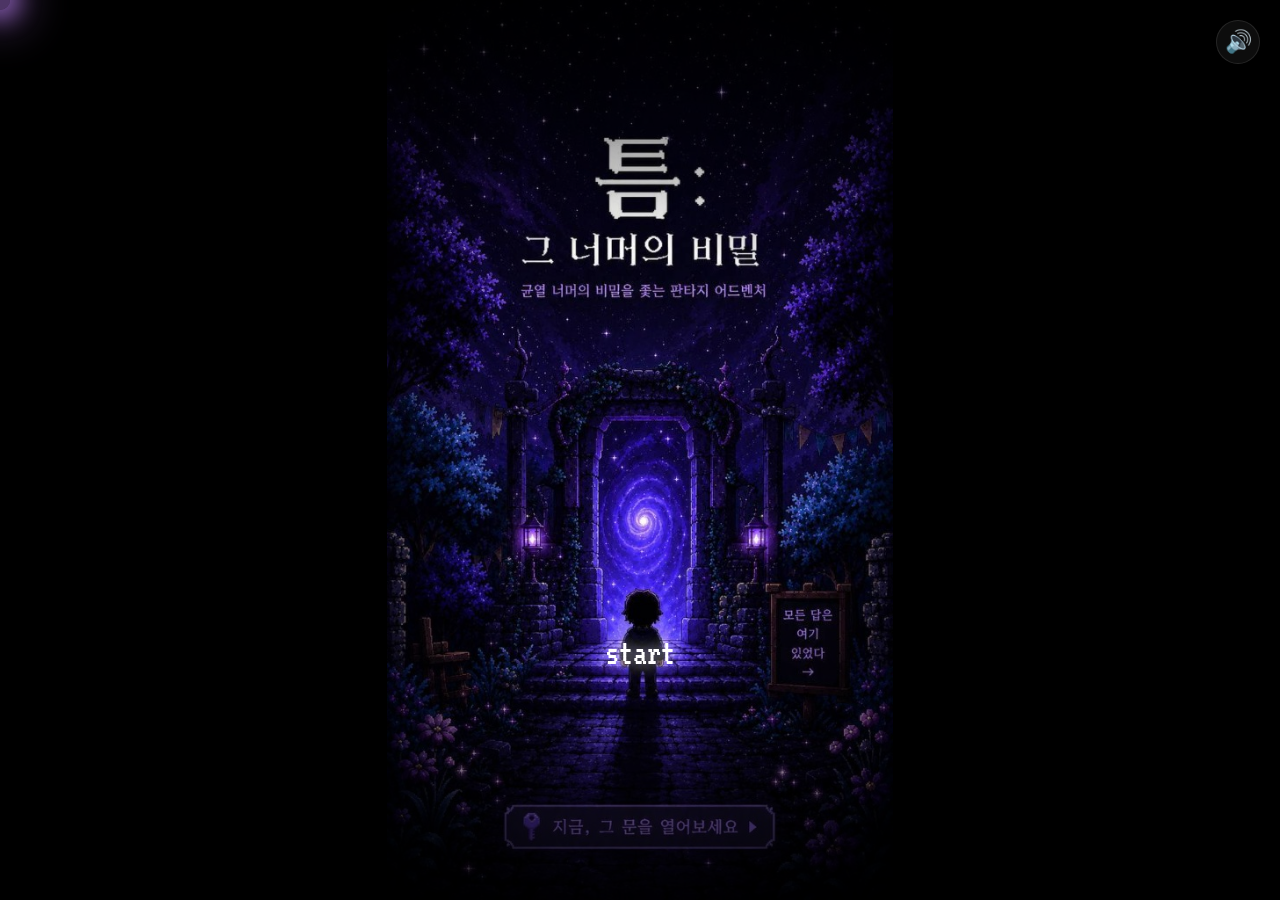
==== index.html @ 6e6eaeb3 "Fix mobile newline for chapter English subtitles and restore chapter 2 and 3 visibility" ====
<!DOCTYPE html>
<html lang="ko">
<head>
  <meta charset="UTF-8">
  <meta name="viewport" content="width=device-width, initial-scale=1.0">
  <title>내면의 틈을 찾아가는 에니어그램 | Enneagram Teum Test</title>
  <!-- Google Fonts for premium retro-fantasy & emotional feel -->
  <link rel="preconnect" href="https://fonts.googleapis.com">
  <link rel="preconnect" href="https://fonts.gstatic.com" crossorigin>
  <link href="https://fonts.googleapis.com/css2?family=Cinzel+Decorative:wght@700&family=Noto+Sans+KR:wght@300;400;500;700&family=Dancing+Script:wght@700&family=Nanum+Pen+Script&family=VT323&display=swap" rel="stylesheet">
  <link href="https://cdn.jsdelivr.net/gh/neodgm/neodgm-webfont@latest/neodgm/style.css?v=20260905_ch_fix" rel="stylesheet">
  <link rel="stylesheet" href="style.css?v=20260905_ch_fix">
  <style>
    @font-face {
      font-family: 'KMU80SungkokSerif';
      src: url('assets/KMU80SungkokSerif.woff2') format('woff2'),
           url('https://cdn.jsdelivr.net/gh/Project-Noonnu/2607101542@kmu80sungkokserif/kmu80sungkokserif/KMU80SungkokSerif.woff2') format('woff2');
      font-weight: normal;
      font-style: normal;
      font-display: swap;
    }
    .pixel-font { font-family: 'NeoDunggeunmo', 'VT323', monospace; }
    .quote-font { font-family: 'KMU80SungkokSerif', 'Noto Serif KR', serif !important; }
    .dots-anim::after { content: ''; animation: animDots 1.5s infinite steps(4, end); }
    @keyframes animDots { 0% { content: ''; } 25% { content: '.'; } 50% { content: '..'; } 75% { content: '...'; } 100% { content: ''; } }
  </style>
</head>
<body>
  <!-- Ambient Dark Gradient Background Layers -->
  <div class="bg-layer"></div>
  <div class="particles" id="particles"></div>

  <!-- Ambient Audio Indicator -->
  <div class="audio-control" id="audioControl" title="효과음 켜기/끄기">
    <span class="audio-icon">🔊</span>
  </div>

  <!-- Glowing Cursor -->
  <div id="glow-cursor"></div>

  <!-- Main Application Container -->
  <div class="app-container">
    
    <!-- -1. Intro Screen -->
    <div id="screen-intro" class="screen active" style="background-color: #000; position: fixed; top: 0; left: 0; width: 100vw; height: 100vh; display: flex; flex-direction: column; align-items: center; justify-content: center; cursor: pointer; z-index: 100;">
      <div style="position: relative; display: flex; justify-content: center; align-items: center; width: 100%; height: 100%;">
        <img id="intro-poster" src="assets/poster.jpg" style="max-width: 100%; max-height: 100vh; object-fit: contain; mask-image: radial-gradient(circle at center, black 40%, transparent 100%); -webkit-mask-image: radial-gradient(circle at center, black 40%, transparent 100%);" alt="틈: 그 너머의 비밀" />
        <div id="intro-text" class="pixel-font" style="position: absolute; color: white; font-size: 36px; text-shadow: 0 0 15px rgba(255, 255, 255, 0.9); animation: blink 2s infinite; margin-top: 45vh;">start</div>
      </div>
    </div>

    <!-- 0. Story Sequence Screen -->
    <div id="screen-story" class="screen">
      <div class="dialog-wrapper" style="margin-top: -5vh; position: relative; z-index: 10;">
        <div class="system-box" id="story-system-box">
          <div class="system-tag">[여정의 시작]</div>
          <div class="system-text" id="story-system-text"></div>
          <div class="next-indicator" id="story-next-indicator">▶ 계속하려면 터치</div>
        </div>
      </div>
    </div>

    <!-- 0.5. Loading Screen -->
    <div id="screen-loading" class="screen">
      <div class="loading-container" style="display: flex; flex-direction: column; align-items: center; justify-content: center; height: 100vh;">
        <div id="loading-text" class="pixel-font" style="font-size: 26px; color: var(--theme-color); letter-spacing: 2px;">접속중<span class="dots-anim"></span></div>
      </div>
    </div>

    <!-- 1. Custom Beta Tester Form Screen -->
    <div id="screen-form" class="screen">
      <div class="card form-card">
        <h3 class="form-title">📝 내 안의 틈은?</h3>
        <p class="form-desc">내면의 틈을 들여다보기 위해<br>방랑자님의 정보를 기록부에 등록해주세요.</p>
        
        <div class="form-group">
          <label>1. 이름 <span class="required">*</span></label>
          <input type="text" id="beta-name" placeholder="예시) 홍길동" autocomplete="off">
        </div>
        <div class="form-group">
          <label>2. 생년월일 및 성별 <span class="required">*</span></label>
          <input type="text" id="beta-age" placeholder="예: 2000.01.01 / 여성" autocomplete="off">
        </div>
        <div class="form-group">
          <label>3. 직업 (학생, 직장인 등) <span class="required">*</span></label>
          <input type="text" id="beta-job" placeholder="예시) 00대학생" autocomplete="off">
        </div>
        <div class="form-group">
          <label>4. 전화번호 <span class="required">*</span><br><span class="label-hint">(추후 영혼의 유형에 어울리는 나만의 굿즈 이벤트에 사용됩니다.)</span></label>
          <input type="text" id="beta-contact" placeholder="예: 010-1234-5678" autocomplete="off">
        </div>
        <div class="form-group checkbox-group">
          <input type="checkbox" id="beta-agree">
          <label for="beta-agree">개인정보 수집 및 내면 관찰 정보 이용에 동의합니다. <span class="required">*</span></label>
        </div>
        
        <button class="btn btn-disabled" id="btn-start-quiz" disabled>내면의 틈 들여다보기</button>
      </div>
    </div>

    <!-- 1.5. Chapter Transition Screen -->
    <div id="screen-chapter" class="screen">
      <div class="scroll-container" id="chapter-scroll">
        <div class="scroll-content">
          <h2 id="chapter-title" class="chapter-title-text">Chapter 1</h2>
          <p id="chapter-desc" class="chapter-desc-text"></p>
          <div class="next-indicator chapter-next-text">▼ 이야기를 클릭하여 들어가기</div>
        </div>
      </div>
    </div>

    <!-- 2. Quiz Screen -->
    <div id="screen-quiz" class="screen">
      <!-- Visual Progress Bar with dot character walking -->
      <div class="quiz-progress-container">
        <div class="progress-label">내 틈으로 들어가는 중... <span id="progress-text">1 / 22</span></div>
        <div class="progress-bar-outer">
          <div class="progress-bar-inner" id="progress-bar"></div>
          <div class="progress-character" id="progress-character">🚶</div>
        </div>
      </div>

      <!-- Bonfire dialog box (retro typing style intro message for each page) -->
      <div class="dialog-wrapper">
        <div class="system-box" id="quiz-system-box">
          <div class="system-tag">[모닥불]</div>
          <div class="system-text" id="quiz-system-text">자신의 솔직한 모습을 비춰봐. 어떤 대답이 네 마음에 가까운지 말해줘.</div>
          <div class="next-indicator" id="dialog-next-indicator">▼ 이야기를 클릭하여 검사 시작</div>
        </div>
      </div>

      <!-- Dynamic Quiz Question Card (displays 5 questions per page) -->
      <div class="card quiz-card" id="quiz-card" style="display: none;">
        <div id="questions-container">
          <!-- 5 Questions will be injected here dynamically -->
        </div>

        <div class="actions">
          <button class="btn btn-disabled" id="btn-next-page" disabled>더 깊이 들어가기</button>
        </div>
      </div>
    </div>

    <!-- 3. Result Screen -->
    <div id="screen-result" class="screen">
      <div class="card result-card">
        
        <!-- 1. 맨 위 에니어 캐릭터 사진 (파란색 박스 - 글씨 제외된 깨끗한 일러스트) -->
        <div class="result-top-photo">
          <img id="result-top-image" src="" alt="캐릭터 일러스트" class="top-char-art">
        </div>

        <!-- 2. 에니어 유형 이름 & 3. 한 줄 설명 -->
        <div class="result-header">
          <h1 class="result-npc-name pixel-font" id="result-npc-name">시간을 멈춘 시계공</h1>
          <p class="result-tagline pixel-font" id="result-tagline">멈춘 시계를 고치며 흐트러진 시간을 바로잡는 시계공입니다.</p>
        </div>

        <!-- 3. 에니어 유형별 대표 메세지 -->
        <div class="result-quote-box">
          <p class="quote-text quote-font" id="result-message">"고쳐야 할 시간이 아직 남아 있어. 멈춘 바늘도, 틀어진 마음도 제자리를 찾아야 하니까."</p>
        </div>

        <!-- 4. 각 에니어 유형에 대한 서사 & 특징 -->
        <div class="result-narrative-container">
          <h3 class="narrative-subtitle pixel-font" id="result-rift-title">잃어버린 틈: ‘괜찮지 않아도 되는 순간’</h3>
          <div class="narrative-body pixel-font" id="result-narrative-body">
            <!-- Dynamic narrative paragraphs -->
          </div>

          <!-- 특징 (Characteristics Box) -->
          <div class="features-box pixel-font">
            <h4 class="features-title">✦ 캐릭터 주요 특징</h4>
            <div id="result-features-content">
              <!-- Dynamic features -->
            </div>
          </div>
        </div>

        <!-- 5. 전신 사진 삼면도 (핑크색 박스 선딴 정면, 측면, 후면) & 대표 아이템 -->
        <div class="result-sheet-container">
          <h3 class="sheet-title pixel-font">✦ 캐릭터 삼면도 ✦</h3>
          
          <!-- 삼면도 3종 (정면, 측면, 후면 - 글씨 제외 순수 이미지) -->
          <div class="turnaround-grid">
            <div class="turnaround-box">
              <div class="turnaround-img-wrap">
                <img id="turnaround-front-img" src="" alt="정면">
              </div>
            </div>
            <div class="turnaround-box">
              <div class="turnaround-img-wrap">
                <img id="turnaround-side-img" src="" alt="측면">
              </div>
            </div>
            <div class="turnaround-box">
              <div class="turnaround-img-wrap">
                <img id="turnaround-back-img" src="" alt="후면">
              </div>
            </div>
          </div>

          <!-- 삼면도 밑 대표 아이템 (선딴 대표 아이템) -->
          <div class="items-cutout-section" style="margin-top: 24px;">
            <h4 class="items-cutout-title pixel-font">✦ 대표 아이템 ✦</h4>
            <div class="items-cutout-grid" id="items-cutout-container">
              <!-- Dynamically populated item items with captions -->
            </div>
          </div>
        </div>

        <!-- 6. 4가지 작은 블록 (2행 2열) -->
        <div class="result-grid-container">
          <div class="result-grid-item">
            <div class="grid-item-label pixel-font">🌿 추천 치유 아이템</div>
            <div class="grid-item-value pixel-font" id="grid-item-healing">고장 난 회중시계</div>
          </div>
          <div class="result-grid-item">
            <div class="grid-item-label pixel-font">🎨 대표 색깔</div>
            <div class="grid-item-value pixel-font" id="grid-item-color">
              <span id="color-dot" class="color-dot"></span> <span id="color-name">빈티지 브라운</span>
            </div>
          </div>
          <div class="result-grid-item match-good">
            <div class="grid-item-label pixel-font">✨ 환상의 조합</div>
            <div class="grid-item-value pixel-font" id="grid-item-good">웃지 않는 광대</div>
          </div>
          <div class="result-grid-item match-bad">
            <div class="grid-item-label pixel-font">⚡ 환장의 조합</div>
            <div class="grid-item-value pixel-font" id="grid-item-bad">거울 수집가</div>
          </div>
        </div>

        <div class="result-footer" style="margin-top: 32px; display: flex; flex-direction: column; gap: 12px;">
          <button class="btn btn-primary submit-btn pixel-font" id="btn-submit" style="width: 100%; font-size: 19px; padding: 16px;">제출하기</button>
          <button class="btn btn-secondary pixel-font" id="btn-restart" style="width: 100%; background: rgba(255,255,255,0.06); border: 1px solid rgba(255,255,255,0.15); color: #ccc; font-size: 17px; padding: 14px;">처음으로 돌아가기</button>
        </div>

      </div>
    </div>

    <!-- 4. Details Screen -->
    <div id="screen-details" class="screen">
      <div class="card result-card">
        <h2 class="section-title" style="text-align: center; margin-bottom: 20px;">내면의 틈 상세 분석</h2>
        <div class="stat-bars" id="details-stat-bars-container">
          <!-- Sorted Bar Chart will be injected here -->
        </div>
        <div class="result-footer" style="margin-top: 30px;">
          <button class="btn btn-secondary" id="btn-close" style="background: rgba(255,255,255,0.06); border: 1px solid rgba(255,255,255,0.15); color: #ccc;">닫기</button>
        </div>
      </div>
    </div>
  </div>

  <script src="https://cdn.jsdelivr.net/npm/chart.js"></script>
  <script src="https://cdn.jsdelivr.net/npm/@supabase/supabase-js@2"></script>
  <script src="script.js?v=20260905_ch_fix"></script>
</body>
</html>
---- style.css ----
@font-face {
    font-family: 'Distort-Bold';
    src: url('https://cdn.jsdelivr.net/gh/Project-Noonnu/2607290358@distort-bold/distort-bold/Distort-Bold.woff2') format('woff2');
    font-weight: 700;
    font-display: swap;
}

@font-face {
    font-family: 'KMU80SungkokSerif';
    src: url('https://cdn.jsdelivr.net/gh/Project-Noonnu/2607101542@kmu80sungkokserif/kmu80sungkokserif/KMU80SungkokSerif.woff2') format('woff2');
    font-weight: 400;
    font-style: normal;
    font-display: swap;
}

/* Reset & Base Styles */
* {
  box-sizing: border-box;
  margin: 0;
  padding: 0;
  user-select: none;
}

body {
  font-family: 'NeoDunggeunmo', sans-serif;
  font-size: 22px;
  color: #e2e0f0;
  min-height: 100vh;
  display: flex;
  justify-content: center;
  align-items: center;
  overflow-x: hidden;
  background: #05030e;
}

input, button, select, textarea, ::placeholder {
  font-family: 'NeoDunggeunmo', sans-serif !important;
}

:root {
  --theme-color: #c084fc; /* Magical Purple */
  --accent-color: #fde047; /* Warm Gold */
  --progress-ratio: 0;
}

/* Ambient Dark Gradient Background */
.bg-layer {
  position: fixed;
  top: 0;
  left: 0;
  width: 100vw;
  height: 100vh;
  background: radial-gradient(circle at 50% 50%, #150f2e 0%, #080516 60%, #030208 100%);
  z-index: -2;
}

/* Particles Effect Overlay */
.particles {
  position: fixed;
  top: 0;
  left: 0;
  width: 100%;
  height: 100%;
  pointer-events: none;
  z-index: -1;
  overflow: hidden;
}

.particle {
  position: absolute;
  background: radial-gradient(circle, rgba(192, 132, 252, 0.4) 0%, rgba(192, 132, 252, 0) 70%);
  border-radius: 50%;
  animation: floatUp linear infinite;
  opacity: 0;
}

@keyframes floatUp {
  0% { transform: translateY(105vh) scale(0.2); opacity: 0; }
  15% { opacity: 0.7; }
  85% { opacity: 0.7; }
  100% { transform: translateY(-10vh) scale(1.2); opacity: 0; }
}

/* Animations for Intro and Loading */
.vortex-effect {
  animation: vortexOut 1.5s ease-in forwards;
}

@keyframes vortexOut {
  0% { transform: scale(1) rotate(0deg); opacity: 1; filter: blur(0); }
  50% { transform: scale(0.5) rotate(180deg); opacity: 0.8; filter: blur(5px); }
  100% { transform: scale(0) rotate(720deg); opacity: 0; filter: blur(20px); }
}

@keyframes spin {
  100% { transform: rotate(360deg); }
}

@keyframes loadProgress {
  0% { width: 0%; }
  100% { width: 100%; }
}

@keyframes fallBounce {
  0% { transform: translateY(-300px) scaleY(1.5); opacity: 0; }
  60% { transform: translateY(0px) scaleY(0.8); opacity: 1; }
  75% { transform: translateY(-40px) scaleY(1.1); }
  90% { transform: translateY(0px) scaleY(0.95); }
  100% { transform: translateY(0px) scaleY(1); }
}

@keyframes walkSprite {
  100% { background-position: 100% 0; }
}

@keyframes shadowScale {
  0% { transform: scale(0.2); opacity: 0; }
  60% { transform: scale(1.2); opacity: 0.8; }
  75% { transform: scale(0.9); }
  100% { transform: scale(1); opacity: 0.5; }
}

/* Audio Control Button */
.audio-control {
  position: fixed;
  top: 20px;
  right: 20px;
  width: 44px;
  height: 44px;
  background: rgba(255, 255, 255, 0.05);
  border: 1px solid rgba(255, 255, 255, 0.1);
  border-radius: 50%;
  display: flex;
  align-items: center;
  justify-content: center;
  cursor: pointer;
  z-index: 100;
  transition: all 0.3s cubic-bezier(0.16, 1, 0.3, 1);
  backdrop-filter: blur(8px);
  box-shadow: 0 4px 20px rgba(0, 0, 0, 0.3);
}

.audio-control:hover {
  background: rgba(255, 255, 255, 0.12);
  transform: scale(1.08);
  border-color: var(--accent-color);
  box-shadow: 0 0 10px rgba(253, 224, 71, 0.3);
}

/* App Container Layout */
.app-container {
  width: 100%;
  max-width: 600px;
  padding: 20px;
  position: relative;
  z-index: 2;
}

/* Card / Glassmorphism Styles */
.card {
  background: rgba(13, 9, 29, 0.7);
  backdrop-filter: blur(14px);
  -webkit-backdrop-filter: blur(14px);
  border: 1px solid rgba(255, 255, 255, 0.06);
  border-radius: 20px;
  padding: 30px 22px;
  box-shadow: 0 12px 40px rgba(0, 0, 0, 0.6), inset 0 1px 0px rgba(255, 255, 255, 0.05);
  transition: transform 0.4s cubic-bezier(0.16, 1, 0.3, 1), opacity 0.4s ease;
  position: relative;
}

.card::before {
  content: '';
  position: absolute;
  top: 0;
  left: 0;
  width: 100%;
  height: 100%;
  background: linear-gradient(180deg, rgba(255, 255, 255, 0.02) 0%, rgba(255, 255, 255, 0) 100%);
  pointer-events: none;
  border-radius: 20px;
}

/* Screens Toggle State */
.screen {
  display: none;
  opacity: 0;
  transform: translateY(12px);
  transition: opacity 0.4s ease, transform 0.4s cubic-bezier(0.16, 1, 0.3, 1);
}

.screen.active {
  display: block;
  opacity: 1;
  transform: translateY(0);
}

/* 1.5 Chapter Scroll Transition */
.scroll-container {
  width: 100%;
  background: #d8c8af;
  background-image: linear-gradient(to right, #c5a982 0%, #d8c8af 10%, #d8c8af 90%, #c5a982 100%);
  border: 4px solid #8e6c43;
  border-radius: 8px;
  box-shadow: 0 15px 35px rgba(0,0,0,0.8), inset 0 0 30px rgba(100, 70, 40, 0.6);
  overflow: hidden;
  position: relative;
  cursor: pointer;
  transform-origin: top;
  animation: unfurlScroll 1.2s cubic-bezier(0.19, 1, 0.22, 1) forwards;
}

.scroll-content {
  padding: 40px 24px;
  text-align: center;
  opacity: 1 !important;
}

.chapter-title-text {
  font-family: 'KMU80SungkokSerif', 'Pretendard', serif !important;
  color: #5a3c11 !important;
  margin-bottom: 18px;
  font-size: 32px;
  font-weight: 700;
  letter-spacing: 1px;
}

.chapter-desc-text {
  font-family: 'KMU80SungkokSerif', 'Pretendard', serif !important;
  color: #4a3319 !important;
  font-size: 24px;
  line-height: 1.6;
  white-space: pre-wrap;
  word-break: keep-all;
  font-weight: 600;
}

.chapter-next-text {
  color: #8b6e4e !important;
  margin-top: 28px;
  font-size: 14px;
}

@keyframes unfurlScroll {
  0% { transform: scaleY(0); }
  100% { transform: scaleY(1); }
}

@media (max-width: 600px) {
  .scroll-content {
    padding: 32px 16px !important;
  }
  .chapter-title-text {
    font-size: 26px !important;
    margin-bottom: 14px !important;
  }
  .chapter-desc-text {
    font-size: 20px !important;
    line-height: 1.5 !important;
  }
}

/* 0. Story Dialog box styling */
.dialog-wrapper {
  margin-bottom: 24px;
  width: 100%;
}

.system-box {
  background: rgba(8, 6, 19, 0.8);
  border: 1px solid rgba(192, 132, 252, 0.2);
  border-radius: 16px;
  padding: 22px;
  cursor: pointer;
  position: relative;
  box-shadow: 0 8px 24px rgba(0, 0, 0, 0.4);
  transition: all 0.3s ease;
}

.system-box:hover {
  border-color: var(--accent-color);
  box-shadow: 0 0 12px rgba(253, 224, 71, 0.15);
}

.system-tag {
  font-size: 16px;
  color: var(--accent-color);
  letter-spacing: 2px;
  font-weight: 700;
  margin-bottom: 10px;
  text-transform: uppercase;
}

.system-text {
  font-size: 21px;
  line-height: 1.6;
  color: #d1cde8;
  white-space: pre-wrap;
  min-height: 50px;
}

.next-indicator {
  font-size: 16px;
  color: #7c769b;
  text-align: right;
  margin-top: 10px;
  animation: pulse 2s infinite;
}

/* Glow Cursor */
#glow-cursor {
  position: fixed;
  top: 0;
  left: 0;
  width: 20px;
  height: 20px;
  border-radius: 50%;
  background: rgba(192, 132, 252, 0.4);
  box-shadow: 0 0 20px 10px rgba(192, 132, 252, 0.5), 0 0 40px 20px rgba(192, 132, 252, 0.3);
  pointer-events: none;
  transform: translate(-50%, -50%);
  z-index: 9999;
  mix-blend-mode: screen;
  transition: width 0.2s, height 0.2s;
}

@keyframes blink {
  0%, 100% { opacity: 0.4; }
  50% { opacity: 1; }
}

/* 1. Form Card Styles */
.form-card {
  border: 1px solid rgba(192, 132, 252, 0.15);
}

.form-title {
  font-size: 26px;
  font-weight: 700;
  text-align: center;
  color: #fff;
  margin-bottom: 6px;
  letter-spacing: 1px;
}

.form-desc {
  font-size: 15px;
  color: #9d99ba;
  text-align: center;
  margin-bottom: 24px;
  line-height: 1.5;
}

.form-group {
  margin-bottom: 18px;
}

.form-group label {
  display: block;
  font-size: 15px;
  font-weight: 500;
  color: #c9c5e2;
  margin-bottom: 6px;
}

.form-group label .required {
  color: #fca5a5;
  margin-left: 2px;
}

.form-group .label-hint {
  font-size: 13px;
  color: #8c88a8;
  font-weight: normal;
  line-height: 1.4;
}

.form-group input[type="text"] {
  width: 100%;
  background: rgba(255, 255, 255, 0.04);
  border: 1px solid rgba(255, 255, 255, 0.1);
  border-radius: 10px;
  padding: 12px 14px;
  font-size: 17px;
  color: #fff;
  outline: none;
  transition: all 0.3s ease;
}

.form-group input[type="text"]:focus {
  border-color: var(--theme-color);
  background: rgba(255, 255, 255, 0.07);
  box-shadow: 0 0 10px rgba(192, 132, 252, 0.15);
}

.checkbox-group {
  display: flex;
  align-items: center;
  gap: 8px;
  margin-top: 24px;
  margin-bottom: 24px;
}

.checkbox-group input[type="checkbox"] {
  width: 16px;
  height: 16px;
  accent-color: var(--theme-color);
  cursor: pointer;
}

.checkbox-group label {
  margin-bottom: 0;
  cursor: pointer;
  font-size: 15px;
  color: #b5b1d3;
}

/* General Buttons */
.btn {
  display: block;
  width: 100%;
  background: linear-gradient(135deg, #a855f7 0%, #7c3aed 100%);
  border: none;
  border-radius: 12px;
  padding: 16px 20px;
  font-size: 18px;
  font-weight: 700;
  color: #fff;
  cursor: pointer;
  transition: all 0.3s cubic-bezier(0.16, 1, 0.3, 1);
  text-align: center;
  box-shadow: 0 6px 20px rgba(124, 58, 237, 0.3);
}

.btn:hover {
  transform: translateY(-2px);
  box-shadow: 0 10px 24px rgba(124, 58, 237, 0.45);
}

.btn-disabled {
  background: rgba(255, 255, 255, 0.05) !important;
  color: rgba(255, 255, 255, 0.25) !important;
  border: 1px solid rgba(255, 255, 255, 0.05) !important;
  cursor: not-allowed !important;
  transform: none !important;
  box-shadow: none !important;
}

/* 2. Quiz Screen Progress Bar */
.quiz-progress-container {
  margin-bottom: 20px;
}

.progress-label {
  font-size: 14px;
  color: #a8a4c5;
  margin-bottom: 8px;
  display: flex;
  justify-content: space-between;
}

.progress-bar-outer {
  width: 100%;
  height: 8px;
  background: rgba(255, 255, 255, 0.04);
  border-radius: 4px;
  position: relative;
}

.progress-bar-inner {
  height: 100%;
  width: 0%;
  background: linear-gradient(90deg, #a855f7 0%, #6b21a8 50%, #2e1065 75%, #05030e 100%);
  border-radius: 4px;
  transition: width 0.4s cubic-bezier(0.16, 1, 0.3, 1);
  box-shadow: 0 0 12px rgba(168, 85, 247, 0.5);
}

.progress-character {
  position: absolute;
  top: -12px;
  left: 0%;
  font-size: 19px;
  transform: translateX(-50%);
  transition: left 0.4s cubic-bezier(0.16, 1, 0.3, 1);
  pointer-events: none;
}

.progress-character.walking {
  animation: bounceWalk 0.25s infinite alternate;
}

@keyframes bounceWalk {
  from { transform: translateX(-50%) translateY(0px) rotate(-3deg); }
  to { transform: translateX(-50%) translateY(-3px) rotate(3deg); }
}

/* Quiz Card & Question Blocks */
.quiz-card {
  border: 1px solid rgba(255, 255, 255, 0.05);
}

.question-block {
  margin-bottom: 24px;
  padding-bottom: 20px;
  border-bottom: 1px solid rgba(255, 255, 255, 0.05);
}

.question-block:last-child {
  border-bottom: none;
  margin-bottom: 0;
  padding-bottom: 0;
}

.question-text {
  font-family: 'KMU80SungkokSerif', 'Noto Serif KR', serif !important;
  font-size: 19px;
  line-height: 1.65;
  margin-bottom: 14px;
  color: #f3f0ff;
  font-weight: 400;
  letter-spacing: -0.01em;
  word-break: keep-all;
}

/* 4-Column Rating Grid */
.options-row {
  display: grid;
  grid-template-columns: repeat(4, 1fr);
  gap: 12px;
}

.option-label {
  display: flex;
  flex-direction: column;
  align-items: center;
  justify-content: center;
  padding: 21px 6px;
  background: rgba(255, 255, 255, 0.02);
  border: 1px solid rgba(255, 255, 255, 0.07);
  border-radius: 15px;
  cursor: pointer;
  transition: all 0.25s ease;
  text-align: center;
}

.option-label:hover {
  background: rgba(255, 255, 255, 0.05);
  border-color: rgba(255, 255, 255, 0.15);
}

.option-label input[type="radio"] {
  display: none;
}

.option-label span {
  font-family: 'KMU80SungkokSerif', 'Noto Serif KR', serif !important;
  font-size: 15px;
  color: #a39eb8;
  font-weight: 400;
  transition: color 0.25s ease;
  word-break: keep-all;
  letter-spacing: -0.01em;
}

/* Selected option visual highlights */
.option-label.selected {
  background: rgba(253, 224, 71, 0.08);
  border-color: var(--accent-color);
  box-shadow: 0 0 10px rgba(253, 224, 71, 0.1);
}

.option-label.selected span {
  color: var(--accent-color);
  font-weight: 700;
}

.quiz-card .actions {
  margin-top: 28px;
}

/* 3. Results Screen Layout */
.result-card {
  border: 1.5px solid var(--theme-color);
  box-shadow: 0 20px 50px rgba(168, 85, 247, 0.25);
  animation: scaleIn 0.6s cubic-bezier(0.16, 1, 0.3, 1);
}

@keyframes scaleIn {
  from { transform: scale(0.95); opacity: 0; }
  to { transform: scale(1); opacity: 1; }
}

.result-header {
  text-align: center;
  margin-bottom: 28px;
  border-bottom: 1px solid rgba(255, 255, 255, 0.08);
  padding-bottom: 24px;
}

.result-badge {
  font-size: 48px;
  margin-bottom: 12px;
  display: inline-block;
  filter: drop-shadow(0 0 8px var(--theme-color));
}

.result-title-label {
  font-size: 14px;
  color: #a89fcf;
  text-transform: uppercase;
  letter-spacing: 2px;
  margin-bottom: 8px;
  font-weight: 500;
}

.result-npc-name {
  font-size: 34px;
  font-weight: 700;
  color: #fff;
  margin-bottom: 6px;
  letter-spacing: 1px;
  text-shadow: 0 0 15px rgba(255, 255, 255, 0.2);
}

.result-tagline {
  font-size: 15px;
  color: var(--accent-color);
  font-weight: 500;
}

.result-body {
  display: flex;
  flex-direction: column;
  gap: 26px;
}

.section-title {
  font-size: 15px;
  font-weight: 700;
  color: #cbbef5;
  color: rgba(255, 255, 255, 0.25) !important;
  border: 1px solid rgba(255, 255, 255, 0.05) !important;
  cursor: not-allowed !important;
  transform: none !important;
  box-shadow: none !important;
}

/* 2. Quiz Screen Progress Bar */
.quiz-progress-container {
  margin-bottom: 20px;
}

.progress-label {
  font-size: 14px;
  color: #a8a4c5;
  margin-bottom: 8px;
  display: flex;
  justify-content: space-between;
}

.progress-bar-outer {
  width: 100%;
  height: 8px;
  background: rgba(255, 255, 255, 0.04);
  border-radius: 4px;
  position: relative;
}

.progress-bar-inner {
  height: 100%;
  width: 0%;
  background: linear-gradient(90deg, #a855f7 0%, #6b21a8 50%, #2e1065 75%, #05030e 100%);
  border-radius: 4px;
  transition: width 0.4s cubic-bezier(0.16, 1, 0.3, 1);
  box-shadow: 0 0 12px rgba(168, 85, 247, 0.5);
}

.progress-character {
  position: absolute;
  top: -12px;
  left: 0%;
  font-size: 19px;
  transform: translateX(-50%);
  transition: left 0.4s cubic-bezier(0.16, 1, 0.3, 1);
  pointer-events: none;
}

.progress-character.walking {
  animation: bounceWalk 0.25s infinite alternate;
}

@keyframes bounceWalk {
  from { transform: translateX(-50%) translateY(0px) rotate(-3deg); }
  to { transform: translateX(-50%) translateY(-3px) rotate(3deg); }
}

/* Quiz Card & Question Blocks */
.quiz-card {
  border: 1px solid rgba(255, 255, 255, 0.05);
}

.question-block {
  margin-bottom: 24px;
  padding-bottom: 20px;
  border-bottom: 1px solid rgba(255, 255, 255, 0.05);
}

.question-block:last-child {
  border-bottom: none;
  margin-bottom: 0;
  padding-bottom: 0;
}

.question-text {
  font-family: 'KMU80SungkokSerif', 'Noto Serif KR', serif !important;
  font-size: 19px;
  line-height: 1.65;
  margin-bottom: 14px;
  color: #f3f0ff;
  font-weight: 400;
  letter-spacing: -0.01em;
  word-break: keep-all;
}

/* 4-Column Rating Grid */
.options-row {
  display: grid;
  grid-template-columns: repeat(4, 1fr);
  gap: 12px;
}

.option-label {
  display: flex;
  flex-direction: column;
  align-items: center;
  justify-content: center;
  padding: 21px 6px;
  background: rgba(255, 255, 255, 0.02);
  border: 1px solid rgba(255, 255, 255, 0.07);
  border-radius: 15px;
  cursor: pointer;
  transition: all 0.25s ease;
  text-align: center;
}

.option-label:hover {
  background: rgba(255, 255, 255, 0.05);
  border-color: rgba(255, 255, 255, 0.15);
}

.option-label input[type="radio"] {
  display: none;
}

.option-label span {
  font-size: 14px;
  color: #928ea8;
  font-weight: 400;
  transition: color 0.25s ease;
  word-break: keep-all;
}

/* Selected option visual highlights */
.option-label.selected {
  background: rgba(253, 224, 71, 0.08);
  border-color: var(--accent-color);
  box-shadow: 0 0 10px rgba(253, 224, 71, 0.1);
}

.option-label.selected span {
  color: var(--accent-color);
  font-weight: 700;
}

.quiz-card .actions {
  margin-top: 28px;
}

/* 3. Results Screen Layout */
.result-card {
  border: 1.5px solid var(--theme-color);
  box-shadow: 0 20px 50px rgba(168, 85, 247, 0.25);
  animation: scaleIn 0.6s cubic-bezier(0.16, 1, 0.3, 1);
}

@keyframes scaleIn {
  from { transform: scale(0.95); opacity: 0; }
  to { transform: scale(1); opacity: 1; }
}

.result-header {
  text-align: center;
  margin-bottom: 28px;
  border-bottom: 1px solid rgba(255, 255, 255, 0.08);
  padding-bottom: 24px;
}

.result-badge {
  font-size: 48px;
  margin-bottom: 12px;
  display: inline-block;
  filter: drop-shadow(0 0 8px var(--theme-color));
}

.result-title-label {
  font-size: 14px;
  color: #a89fcf;
  text-transform: uppercase;
  letter-spacing: 2px;
  margin-bottom: 8px;
  font-weight: 500;
}

.result-npc-name {
  font-size: 34px;
  font-weight: 700;
  color: #fff;
  margin-bottom: 6px;
  letter-spacing: 1px;
  text-shadow: 0 0 15px rgba(255, 255, 255, 0.2);
}

.result-tagline {
  font-size: 15px;
  color: var(--accent-color);
  font-weight: 500;
}

.result-body {
  display: flex;
  flex-direction: column;
  gap: 26px;
}

.section-title {
  font-size: 15px;
  font-weight: 700;
  color: #cbbef5;
  margin-bottom: 12px;
  padding-left: 8px;
  border-left: 3px solid var(--theme-color);
  letter-spacing: 1px;
  text-transform: uppercase;
}

.result-description {
  font-size: 15px;
  line-height: 1.6;
  color: #cfcbef;
  background: rgba(255, 255, 255, 0.02);
  padding: 16px;
  border-radius: 12px;
  border: 1px solid rgba(255, 255, 255, 0.04);
}

/* Top 3 Section */
.top3-container {
  display: flex;
  flex-direction: column;
  gap: 10px;
}

.top3-item {
  display: flex;
  align-items: center;
  background: rgba(255, 255, 255, 0.02);
  border: 1px solid rgba(255, 255, 255, 0.05);
  border-radius: 10px;
  padding: 10px 14px;
  gap: 12px;
}

.top3-rank {
  width: 24px;
  height: 24px;
  border-radius: 50%;
  display: flex;
  align-items: center;
  justify-content: center;
  font-size: 13px;
  font-weight: 700;
}

.top3-rank.rank-1 { background: linear-gradient(135deg, #fde047, #ca8a04); color: #451a03; }
.top3-rank.rank-2 { background: linear-gradient(135deg, #e2e8f0, #94a3b8); color: #0f172a; }
.top3-rank.rank-3 { background: linear-gradient(135deg, #fdba74, #ea580c); color: #431407; }

.top3-name {
  font-size: 15px;
  font-weight: 700;
  color: #fff;
  flex-grow: 1;
}

.top3-score {
  font-size: 13px;
  color: #a8a4c5;
  font-family: 'VT323', monospace;
}

/* Stats Graph/Bar Chart */
.stat-bars {
  display: flex;
  flex-direction: column;
  gap: 10px;
  background: rgba(0, 0, 0, 0.2);
  padding: 14px;
  border-radius: 12px;
  border: 1px solid rgba(255, 255, 255, 0.03);
}

.stat-item {
  display: flex;
  flex-direction: column;
  gap: 4px;
}

.stat-header {
  display: flex;
  justify-content: space-between;
  font-size: 13px;
  color: #a49fc5;
}

.stat-label-text {
  font-weight: 500;
}

.stat-value {
  font-family: 'VT323', monospace;
  font-size: 15px;
}

.stat-bar-outer {
  width: 100%;
  height: 6px;
  background: rgba(255, 255, 255, 0.05);
  border-radius: 3px;
  overflow: hidden;
}

.stat-bar-inner {
  height: 100%;
  width: 0%; /* Dynamic fill */
  background: linear-gradient(90deg, #7c3aed, #c084fc);
  border-radius: 3px;
  transition: width 1s ease-out;
}

.stat-item.dominant .stat-bar-inner {
  background: linear-gradient(90deg, #ca8a04, #fde047);
}

.stat-item.dominant .stat-header {
  color: var(--accent-color);
  font-weight: 700;
}

/* Meta Recommendation Info boxes */
.meta-section {
  display: grid;
  grid-template-columns: 1fr 1fr;
  gap: 12px;
  margin-top: 8px;
}

.meta-box {
  background: rgba(255, 255, 255, 0.02);
  border: 1px solid rgba(255, 255, 255, 0.05);
  padding: 14px;
  border-radius: 12px;
  text-align: center;
}

.meta-label {
  display: block;
  font-size: 13px;
  color: #8c88a8;
  margin-bottom: 6px;
  font-weight: 500;
}

.meta-value {
  font-size: 15px;
  font-weight: 700;
  color: var(--accent-color);
}

.result-footer {
  margin-top: 32px;
  border-top: 1px solid rgba(255, 255, 255, 0.08);
  padding-top: 24px;
}

/* --- New Result Screen Styling --- */
.result-top-photo {
  width: 100%;
  margin-bottom: 22px;
  text-align: center;
}

.top-char-art {
  width: 100%;
  max-width: 380px;
  height: auto;
  border-radius: 14px;
  border: 2px solid rgba(192, 132, 252, 0.4);
  box-shadow: 0 10px 30px rgba(0, 0, 0, 0.7), 0 0 20px rgba(192, 132, 252, 0.25);
  object-fit: cover;
}

.result-quote-box {
  margin: 22px 0;
  padding: 18px 22px;
  background: rgba(253, 224, 71, 0.06);
  border-left: 4px solid var(--accent-color);
  border-radius: 8px;
  text-align: center;
}

.quote-text {
  font-family: 'KMU80SungkokSerif', serif !important;
  font-size: 21px;
  line-height: 1.75;
  color: #fef08a;
  margin: 0;
  letter-spacing: 0.5px;
  font-weight: normal;
  text-shadow: 0 0 12px rgba(253, 224, 71, 0.3);
}

.result-narrative-container {
  margin: 24px 0;
  background: rgba(255, 255, 255, 0.03);
  border: 1px solid rgba(255, 255, 255, 0.08);
  border-radius: 12px;
  padding: 24px 20px;
}

.narrative-subtitle {
  font-size: 20px;
  color: var(--theme-color);
  text-align: center;
  margin-bottom: 20px;
  padding-bottom: 10px;
  border-bottom: 1px dashed rgba(192, 132, 252, 0.3);
}

.narrative-body {
  font-size: 16px;
  line-height: 1.8;
  color: #e5e2fc;
}

.features-box {
  background: rgba(16, 185, 129, 0.08);
  border: 1px solid rgba(16, 185, 129, 0.25);
  border-radius: 8px;
  padding: 18px;
  margin-top: 22px;
}

.features-title {
  color: #34d399;
  font-size: 16px;
  margin-bottom: 12px;
  font-weight: 700;
}

.result-sheet-container {
  margin: 30px 0;
  text-align: center;
}

.sheet-title {
  font-size: 18px;
  color: var(--accent-color);
  margin-bottom: 16px;
}

.sheet-image-wrapper img {
  width: 100%;
  max-width: 100%;
  border-radius: 12px;
  border: 2px solid rgba(192, 132, 252, 0.3);
  box-shadow: 0 10px 25px rgba(0, 0, 0, 0.7);
}

/* 4-Grid Blocks (2 rows x 2 cols) */
.result-grid-container {
  display: grid;
  grid-template-columns: 1fr 1fr;
  gap: 14px;
  margin: 28px 0;
}

.result-grid-item {
  background: rgba(255, 255, 255, 0.04);
  border: 1px solid rgba(255, 255, 255, 0.1);
  border-radius: 10px;
  padding: 16px;
  display: flex;
  flex-direction: column;
  gap: 8px;
}

.result-grid-item.match-good {
  background: rgba(52, 211, 153, 0.08);
  border-color: rgba(52, 211, 153, 0.35);
}

.result-grid-item.match-bad {
  background: rgba(248, 113, 113, 0.08);
  border-color: rgba(248, 113, 113, 0.35);
}

.grid-item-label {
  font-size: 13px;
  color: #a7f3d0;
  font-weight: 700;
}

.result-grid-item.match-bad .grid-item-label {
  color: #fca5a5;
}

.grid-item-value {
  font-size: 15px;
  color: #ffffff;
  line-height: 1.4;
  word-break: keep-all;
}

.color-dot {
  display: inline-block;
  width: 13px;
  height: 13px;
  border-radius: 50%;
  vertical-align: middle;
  margin-right: 6px;
  border: 1px solid rgba(255, 255, 255, 0.5);
}

/* --- Turnaround 3 View Cutouts Grid --- */
.turnaround-grid {
  display: grid;
  grid-template-columns: repeat(3, 1fr);
  gap: 14px;
  margin-top: 18px;
}

.turnaround-box {
  display: flex;
  flex-direction: column;
  align-items: center;
  justify-content: center;
  background: rgba(255, 255, 255, 0.03);
  border: 1px solid rgba(192, 132, 252, 0.3);
  border-radius: 14px;
  padding: 16px 8px;
  transition: all 0.25s ease;
}

.turnaround-box:hover {
  border-color: var(--accent-color);
  background: rgba(253, 224, 71, 0.05);
  transform: translateY(-2px);
}

.turnaround-img-wrap {
  width: 100%;
  height: 290px;
  display: flex;
  align-items: center;
  justify-content: center;
  overflow: hidden;
}

.turnaround-img-wrap img {
  max-height: 100%;
  max-width: 100%;
  object-fit: contain;
  filter: drop-shadow(0 8px 16px rgba(0, 0, 0, 0.85));
}

/* --- Items Cutouts Section --- */
.items-cutout-section {
  padding-top: 22px;
  border-top: 1px dashed rgba(255, 255, 255, 0.12);
}

.items-cutout-title {
  font-size: 17px;
  color: var(--accent-color);
  text-align: center;
  margin-bottom: 18px;
}

.items-cutout-grid {
  display: grid;
  grid-template-columns: repeat(2, 1fr);
  gap: 20px 16px;
  justify-content: center;
  align-items: flex-start;
  max-width: 520px;
  margin: 0 auto;
}

.item-cutout-box {
  display: flex;
  flex-direction: column;
  align-items: center;
  justify-content: flex-start;
  background: transparent;
  border: none;
  padding: 8px 4px;
  transition: transform 0.25s ease;
}

.item-cutout-box:hover {
  transform: translateY(-3px);
}

.item-img-wrap {
  width: 100%;
  height: 150px;
  display: flex;
  align-items: center;
  justify-content: center;
  margin-bottom: 8px;
}

.item-img-wrap img {
  max-height: 100%;
  max-width: 100%;
  object-fit: contain;
  filter: drop-shadow(0 6px 14px rgba(0, 0, 0, 0.85));
}

.item-name {
  font-size: 15px;
  font-weight: 700;
  color: #fde047;
  text-align: center;
  line-height: 1.3;
  margin-top: 4px;
  word-break: keep-all;
}

.item-desc {
  font-size: 12px;
  color: #cfcbef;
  text-align: center;
  line-height: 1.4;
  margin-top: 2px;
  word-break: keep-all;
}

/* Responsive styles */
@media (max-width: 520px) {
  .result-grid-container {
    grid-template-columns: 1fr 1fr;
    gap: 10px;
  }
  .grid-item-label {
    font-size: 12px;
  }
  .grid-item-value {
    font-size: 13px;
  }
  .app-container {
    padding: 12px;
  }
  .card {
    padding: 24px 16px;
  }
  .options-row {
    grid-template-columns: 1fr 1fr;
    grid-template-rows: 1fr 1fr;
    gap: 8px;
  }
  .option-label {
    padding: 14px 6px;
  }
  .meta-section {
    grid-template-columns: 1fr;
  }
  .result-npc-name {
    font-size: 26px;
  }
}


/* ==========================================================================
   Comprehensive Mobile & Touch Optimization (모바일 화면 최적화)
   ========================================================================== */
@media (max-width: 600px) {
  body {
    font-size: 16px;
    padding: 0;
  }

  .app-container {
    width: 100% !important;
    max-width: 100% !important;
    padding: 12px 10px 32px !important;
    margin: 0 !important;
  }

  .card {
    padding: 20px 14px !important;
    border-radius: 12px !important;
    margin-bottom: 16px !important;
  }

  /* Intro Screen */
  #intro-poster {
    max-width: 96vw !important;
    max-height: 85vh !important;
  }

  #intro-text {
    font-size: 28px !important;
    margin-top: 40vh !important;
  }

  /* Story / Dialog Screen */
  .dialog-wrapper {
    width: 100% !important;
    padding: 0 8px !important;
  }

  .system-box {
    padding: 16px !important;
    border-radius: 12px !important;
  }

  .system-text {
    font-size: 16px !important;
    line-height: 1.65 !important;
  }

  /* User Info Screen */
  .input-grid {
    grid-template-columns: 1fr !important;
    gap: 12px !important;
  }

  .input-field input {
    font-size: 16px !important; /* Prevents auto-zoom on iOS */
    padding: 14px 12px !important;
  }

  /* Progress Bar */
  .progress-container {
    padding: 6px 10px !important;
    margin-bottom: 16px !important;
  }

  .progress-bar-wrap {
    height: 8px !important;
  }

  .progress-character {
    font-size: 18px !important;
    top: -12px !important;
  }

  /* Quiz Question Block */
  .question-block {
    margin-bottom: 20px !important;
    padding-bottom: 18px !important;
  }

  .question-text {
    font-size: 17.5px !important;
    line-height: 1.6 !important;
    margin-bottom: 12px !important;
  }

  /* Likert Options: Comfortable touch target on mobile */
  .options-row {
    display: grid !important;
    grid-template-columns: repeat(4, 1fr) !important;
    gap: 6px !important;
  }

  .option-label {
    padding: 14px 2px !important;
    border-radius: 10px !important;
    min-height: 52px !important;
  }

  .option-label span {
    font-family: 'KMU80SungkokSerif', 'Noto Serif KR', serif !important;
    font-size: 13.5px !important;
    line-height: 1.25 !important;
    letter-spacing: -0.02em !important;
  }

  /* Result Screen */
  .result-npc-name {
    font-size: 26px !important;
  }

  .result-tagline {
    font-size: 14px !important;
  }

  .result-grid-container {
    grid-template-columns: repeat(2, 1fr) !important;
    gap: 8px !important;
  }

  .result-grid-item {
    padding: 10px 8px !important;
  }

  .grid-item-label {
    font-size: 12px !important;
  }

  .grid-item-value {
    font-size: 13px !important;
  }

  /* Turnaround 3 Views */
  .turnaround-grid {
    grid-template-columns: repeat(3, 1fr) !important;
    gap: 6px !important;
  }

  .turnaround-img-wrap {
    height: 170px !important;
  }

  .turnaround-box {
    padding: 8px 4px !important;
  }

  /* 2x2 Representative Items on mobile */
  .items-cutout-grid {
    grid-template-columns: repeat(2, 1fr) !important;
    gap: 14px 10px !important;
  }

  .item-img-wrap {
    height: 120px !important;
  }

  .item-name {
    font-size: 14px !important;
  }

  .item-desc {
    font-size: 11px !important;
  }

  /* Buttons */
  .btn {
    padding: 14px !important;
    font-size: 16px !important;
  }
}


/* Result Screen Serif Font (KMU80SungkokSerif) */
.result-npc-name {
  font-family: 'KMU80SungkokSerif', 'Noto Serif KR', serif !important;
  font-size: 34px;
  font-weight: normal;
  color: #fff;
  margin-bottom: 6px;
  letter-spacing: 1px;
  text-shadow: 0 0 15px rgba(255, 255, 255, 0.2);
}

.result-tagline {
  font-family: 'KMU80SungkokSerif', 'Noto Serif KR', serif !important;
  font-size: 16px;
  color: var(--accent-color);
  font-weight: normal;
}

.result-narrative-container, .narrative-body, .narrative-subtitle {
  font-family: 'KMU80SungkokSerif', 'Noto Serif KR', serif !important;
  font-size: 16.5px;
  line-height: 1.8;
  color: #f1edff;
}

.narrative-subtitle {
  font-size: 20px;
  color: var(--theme-color);
}

.features-box, .features-title, #result-features-content, #result-features-content li {
  font-family: 'KMU80SungkokSerif', 'Noto Serif KR', serif !important;
  font-size: 15.5px;
  line-height: 1.7;
}

.features-title {
  font-size: 17px;
  color: #34d399;
  font-weight: bold;
}

.item-name {
  font-family: 'KMU80SungkokSerif', 'Noto Serif KR', serif !important;
  font-size: 16px;
  font-weight: normal;
  color: #fde047;
}

.item-desc {
  font-family: 'KMU80SungkokSerif', 'Noto Serif KR', serif !important;
  font-size: 13px;
  color: #cfcbef;
}

.items-cutout-title, .sheet-title, .section-title {
  font-family: 'KMU80SungkokSerif', 'Noto Serif KR', serif !important;
}
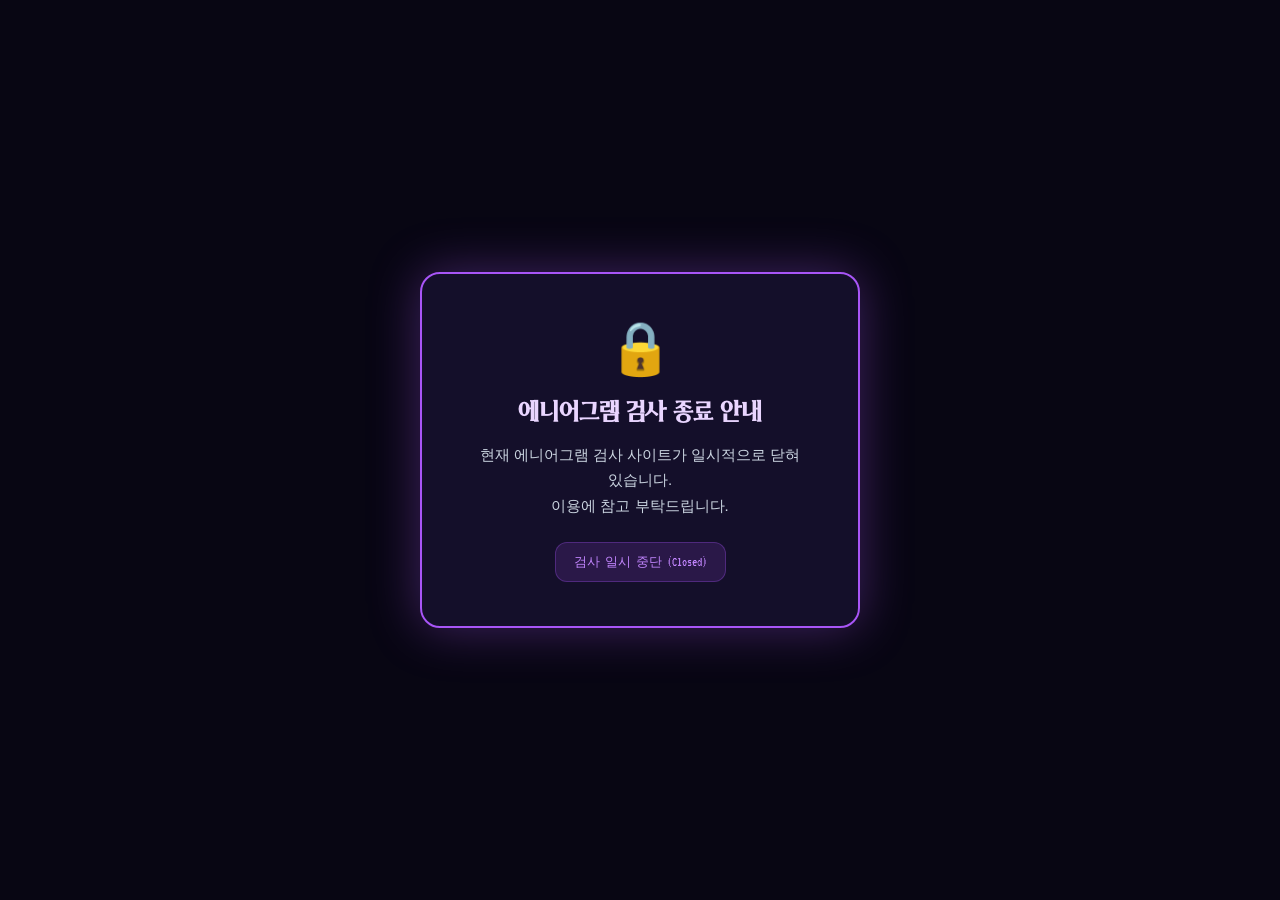
==== commit 3631794d: "Temporarily close test site with notice overlay" ====
--- a/index.html
+++ b/index.html
@@ -8,8 +8,8 @@
   <link rel="preconnect" href="https://fonts.googleapis.com">
   <link rel="preconnect" href="https://fonts.gstatic.com" crossorigin>
   <link href="https://fonts.googleapis.com/css2?family=Cinzel+Decorative:wght@700&family=Noto+Sans+KR:wght@300;400;500;700&family=Dancing+Script:wght@700&family=Nanum+Pen+Script&family=VT323&display=swap" rel="stylesheet">
-  <link href="https://cdn.jsdelivr.net/gh/neodgm/neodgm-webfont@latest/neodgm/style.css?v=20260905_ch_fix" rel="stylesheet">
-  <link rel="stylesheet" href="style.css?v=20260905_ch_fix">
+  <link href="https://cdn.jsdelivr.net/gh/neodgm/neodgm-webfont@latest/neodgm/style.css?v=20260905_bgm_center" rel="stylesheet">
+  <link rel="stylesheet" href="style.css?v=20260905_bgm_center">
   <style>
     @font-face {
       font-family: 'KMU80SungkokSerif';
@@ -26,6 +26,21 @@
   </style>
 </head>
 <body>
+  <!-- Temporary Closed Screen Overlay -->
+  <div id="screen-closed" style="position: fixed; top: 0; left: 0; width: 100vw; height: 100vh; background-color: #080613; display: flex; flex-direction: column; align-items: center; justify-content: center; z-index: 999999; color: #fff; text-align: center; padding: 20px;">
+    <div style="max-width: 440px; width: 100%; background: rgba(22, 16, 44, 0.95); border: 2px solid #a855f7; border-radius: 20px; padding: 44px 28px; box-shadow: 0 0 50px rgba(168, 85, 247, 0.35);">
+      <div style="font-size: 52px; margin-bottom: 20px;">🔒</div>
+      <h2 style="font-family: 'KMU80SungkokSerif', serif; font-size: 24px; color: #e9d5ff; margin-bottom: 16px; word-break: keep-all; font-weight: bold;">에니어그램 검사 종료 안내</h2>
+      <p style="font-family: 'Noto Sans KR', sans-serif; font-size: 15px; color: #cbd5e1; line-height: 1.7; word-break: keep-all; margin-bottom: 24px;">
+        현재 에니어그램 검사 사이트가 일시적으로 닫혀 있습니다.<br>
+        이용에 참고 부탁드립니다.
+      </p>
+      <div class="pixel-font" style="font-size: 13px; color: #c084fc; background: rgba(168, 85, 247, 0.15); padding: 10px 18px; border-radius: 12px; display: inline-block; border: 1px solid rgba(168, 85, 247, 0.3);">
+        검사 일시 중단 (Closed)
+      </div>
+    </div>
+  </div>
+
   <!-- Ambient Dark Gradient Background Layers -->
   <div class="bg-layer"></div>
   <div class="particles" id="particles"></div>
@@ -78,15 +93,23 @@
           <input type="text" id="beta-name" placeholder="예시) 홍길동" autocomplete="off">
         </div>
         <div class="form-group">
-          <label>2. 생년월일 및 성별 <span class="required">*</span></label>
-          <input type="text" id="beta-age" placeholder="예: 2000.01.01 / 여성" autocomplete="off">
-        </div>
-        <div class="form-group">
-          <label>3. 직업 (학생, 직장인 등) <span class="required">*</span></label>
+          <label>2. 생년월일 <span class="required">*</span></label>
+          <input type="text" id="beta-age" placeholder="예: 2000.01.01" autocomplete="off">
+        </div>
+        <div class="form-group">
+          <label>3. 성별 <span class="required">*</span></label>
+          <div class="gender-btn-group" id="gender-btn-group">
+            <button type="button" class="btn-gender" data-gender="남성">남성</button>
+            <button type="button" class="btn-gender" data-gender="여성">여성</button>
+          </div>
+          <input type="hidden" id="beta-gender" value="">
+        </div>
+        <div class="form-group">
+          <label>4. 직업 (학생, 직장인 등) <span class="required">*</span></label>
           <input type="text" id="beta-job" placeholder="예시) 00대학생" autocomplete="off">
         </div>
         <div class="form-group">
-          <label>4. 전화번호 <span class="required">*</span><br><span class="label-hint">(추후 영혼의 유형에 어울리는 나만의 굿즈 이벤트에 사용됩니다.)</span></label>
+          <label>5. 전화번호 <span class="required">*</span><br><span class="label-hint">(추후 영혼의 유형에 어울리는 나만의 굿즈 이벤트에 사용됩니다.)</span></label>
           <input type="text" id="beta-contact" placeholder="예: 010-1234-5678" autocomplete="off">
         </div>
         <div class="form-group checkbox-group">
@@ -255,6 +278,6 @@
 
   <script src="https://cdn.jsdelivr.net/npm/chart.js"></script>
   <script src="https://cdn.jsdelivr.net/npm/@supabase/supabase-js@2"></script>
-  <script src="script.js?v=20260905_ch_fix"></script>
+  <script src="script.js?v=20260905_bgm_center"></script>
 </body>
 </html>
--- a/style.css
+++ b/style.css
@@ -239,6 +239,8 @@
   color: #8b6e4e !important;
   margin-top: 28px;
   font-size: 14px;
+  text-align: center !important;
+  width: 100%;
 }
 
 @keyframes unfurlScroll {
@@ -300,11 +302,14 @@
 }
 
 .next-indicator {
-  font-size: 16px;
-  color: #7c769b;
-  text-align: right;
-  margin-top: 10px;
+  font-size: 15px;
+  color: #c084fc;
+  text-align: center !important;
+  margin-top: 14px;
+  width: 100%;
+  display: block;
   animation: pulse 2s infinite;
+  letter-spacing: 0.5px;
 }
 
 /* Glow Cursor */
@@ -1523,3 +1528,45 @@
 .items-cutout-title, .sheet-title, .section-title {
   font-family: 'KMU80SungkokSerif', 'Noto Serif KR', serif !important;
 }
+
+/* Gender Button Group */
+.gender-btn-group {
+  display: flex;
+  gap: 12px;
+  width: 100%;
+  margin-top: 4px;
+}
+
+.btn-gender {
+  flex: 1;
+  padding: 13px 16px;
+  background: rgba(255, 255, 255, 0.04);
+  border: 1px solid rgba(255, 255, 255, 0.15);
+  border-radius: 12px;
+  color: #cbd5e1;
+  font-family: 'Pretendard', sans-serif;
+  font-size: 15px;
+  font-weight: 600;
+  cursor: pointer;
+  transition: all 0.25s cubic-bezier(0.16, 1, 0.3, 1);
+  display: flex;
+  align-items: center;
+  justify-content: center;
+  user-select: none;
+}
+
+.btn-gender:hover {
+  background: rgba(192, 132, 252, 0.12);
+  border-color: rgba(192, 132, 252, 0.4);
+  color: #f8fafc;
+  transform: translateY(-1px);
+}
+
+.btn-gender.active {
+  background: linear-gradient(135deg, rgba(168, 85, 247, 0.35) 0%, rgba(147, 51, 234, 0.45) 100%);
+  border: 1.5px solid #c084fc;
+  color: #ffffff;
+  box-shadow: 0 0 16px rgba(168, 85, 247, 0.4), inset 0 0 10px rgba(192, 132, 252, 0.25);
+  font-weight: 700;
+  transform: translateY(-1px);
+}
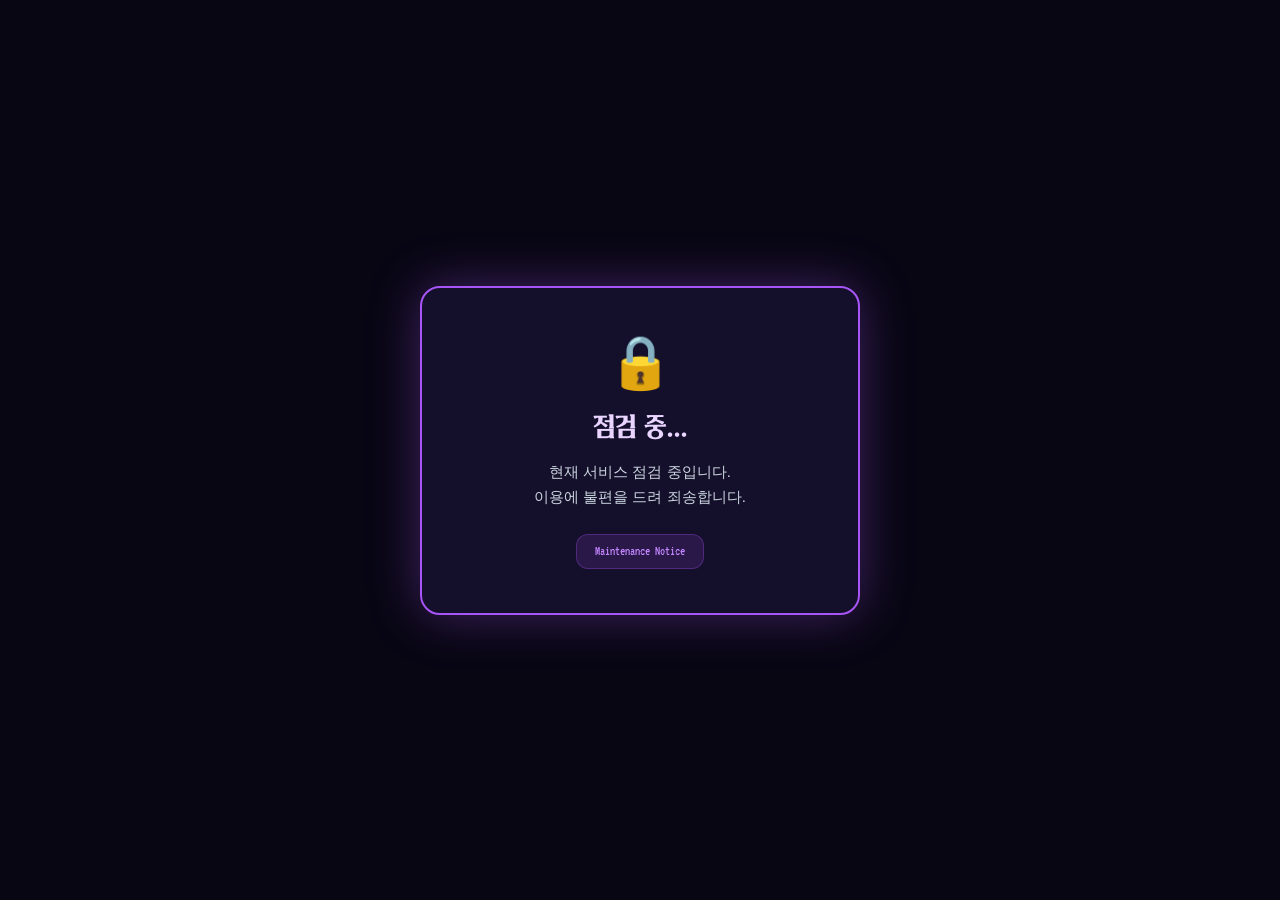
==== commit ab8a594f: "Update notice overlay text to general Maintenance Notice" ====
--- a/index.html
+++ b/index.html
@@ -3,7 +3,7 @@
 <head>
   <meta charset="UTF-8">
   <meta name="viewport" content="width=device-width, initial-scale=1.0">
-  <title>내면의 틈을 찾아가는 에니어그램 | Enneagram Teum Test</title>
+  <title>점검 중...</title>
   <!-- Google Fonts for premium retro-fantasy & emotional feel -->
   <link rel="preconnect" href="https://fonts.googleapis.com">
   <link rel="preconnect" href="https://fonts.gstatic.com" crossorigin>
@@ -30,13 +30,13 @@
   <div id="screen-closed" style="position: fixed; top: 0; left: 0; width: 100vw; height: 100vh; background-color: #080613; display: flex; flex-direction: column; align-items: center; justify-content: center; z-index: 999999; color: #fff; text-align: center; padding: 20px;">
     <div style="max-width: 440px; width: 100%; background: rgba(22, 16, 44, 0.95); border: 2px solid #a855f7; border-radius: 20px; padding: 44px 28px; box-shadow: 0 0 50px rgba(168, 85, 247, 0.35);">
       <div style="font-size: 52px; margin-bottom: 20px;">🔒</div>
-      <h2 style="font-family: 'KMU80SungkokSerif', serif; font-size: 24px; color: #e9d5ff; margin-bottom: 16px; word-break: keep-all; font-weight: bold;">에니어그램 검사 종료 안내</h2>
+      <h2 style="font-family: 'KMU80SungkokSerif', serif; font-size: 26px; color: #e9d5ff; margin-bottom: 16px; word-break: keep-all; font-weight: bold;">점검 중...</h2>
       <p style="font-family: 'Noto Sans KR', sans-serif; font-size: 15px; color: #cbd5e1; line-height: 1.7; word-break: keep-all; margin-bottom: 24px;">
-        현재 에니어그램 검사 사이트가 일시적으로 닫혀 있습니다.<br>
-        이용에 참고 부탁드립니다.
+        현재 서비스 점검 중입니다.<br>
+        이용에 불편을 드려 죄송합니다.
       </p>
       <div class="pixel-font" style="font-size: 13px; color: #c084fc; background: rgba(168, 85, 247, 0.15); padding: 10px 18px; border-radius: 12px; display: inline-block; border: 1px solid rgba(168, 85, 247, 0.3);">
-        검사 일시 중단 (Closed)
+        Maintenance Notice
       </div>
     </div>
   </div>
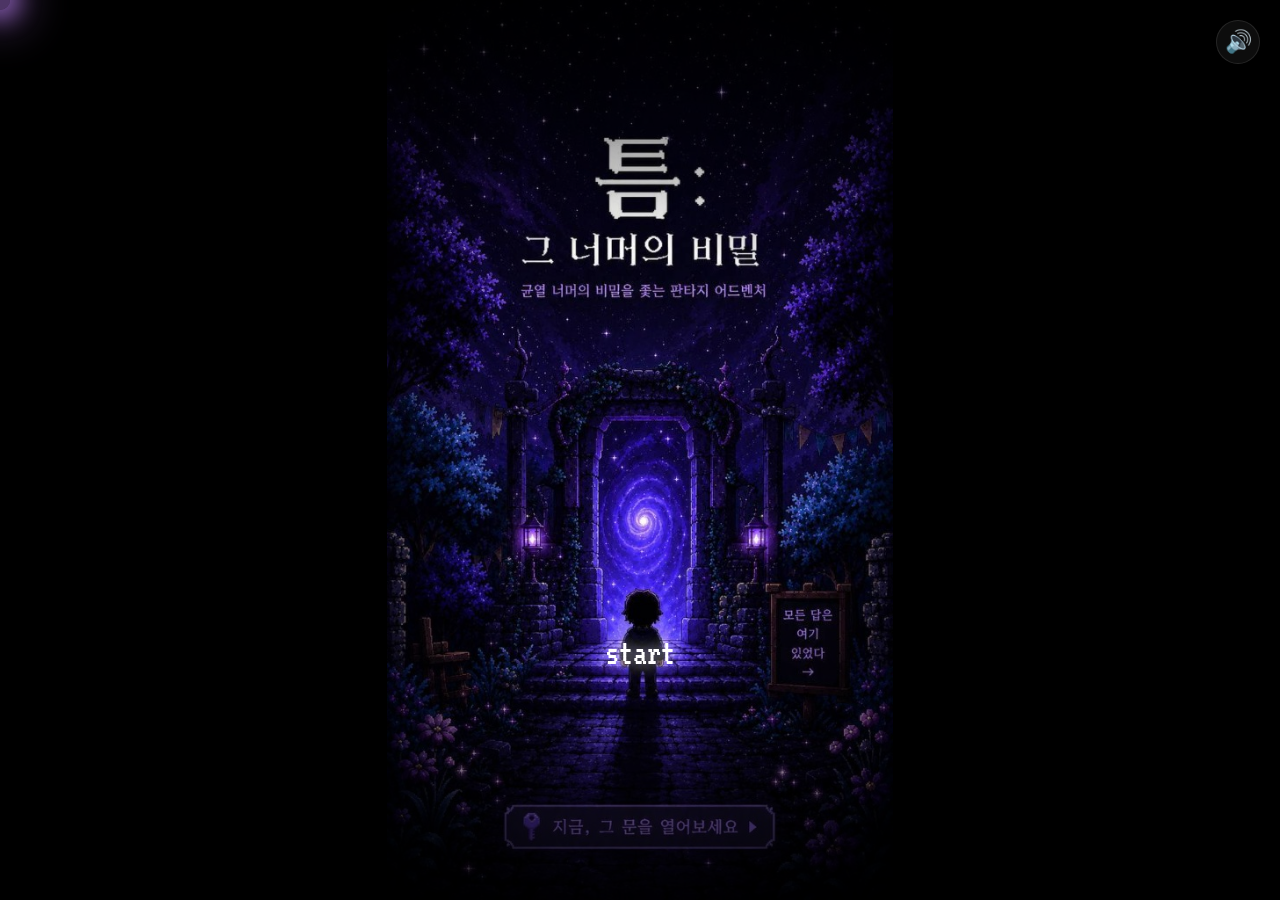
==== commit b96ca87a: "Remove maintenance overlay – 점검 화면 해제" ====
--- a/index.html
+++ b/index.html
@@ -26,20 +26,7 @@
   </style>
 </head>
 <body>
-  <!-- Temporary Closed Screen Overlay -->
-  <div id="screen-closed" style="position: fixed; top: 0; left: 0; width: 100vw; height: 100vh; background-color: #080613; display: flex; flex-direction: column; align-items: center; justify-content: center; z-index: 999999; color: #fff; text-align: center; padding: 20px;">
-    <div style="max-width: 440px; width: 100%; background: rgba(22, 16, 44, 0.95); border: 2px solid #a855f7; border-radius: 20px; padding: 44px 28px; box-shadow: 0 0 50px rgba(168, 85, 247, 0.35);">
-      <div style="font-size: 52px; margin-bottom: 20px;">🔒</div>
-      <h2 style="font-family: 'KMU80SungkokSerif', serif; font-size: 26px; color: #e9d5ff; margin-bottom: 16px; word-break: keep-all; font-weight: bold;">점검 중...</h2>
-      <p style="font-family: 'Noto Sans KR', sans-serif; font-size: 15px; color: #cbd5e1; line-height: 1.7; word-break: keep-all; margin-bottom: 24px;">
-        현재 서비스 점검 중입니다.<br>
-        이용에 불편을 드려 죄송합니다.
-      </p>
-      <div class="pixel-font" style="font-size: 13px; color: #c084fc; background: rgba(168, 85, 247, 0.15); padding: 10px 18px; border-radius: 12px; display: inline-block; border: 1px solid rgba(168, 85, 247, 0.3);">
-        Maintenance Notice
-      </div>
-    </div>
-  </div>
+ 
 
   <!-- Ambient Dark Gradient Background Layers -->
   <div class="bg-layer"></div>
